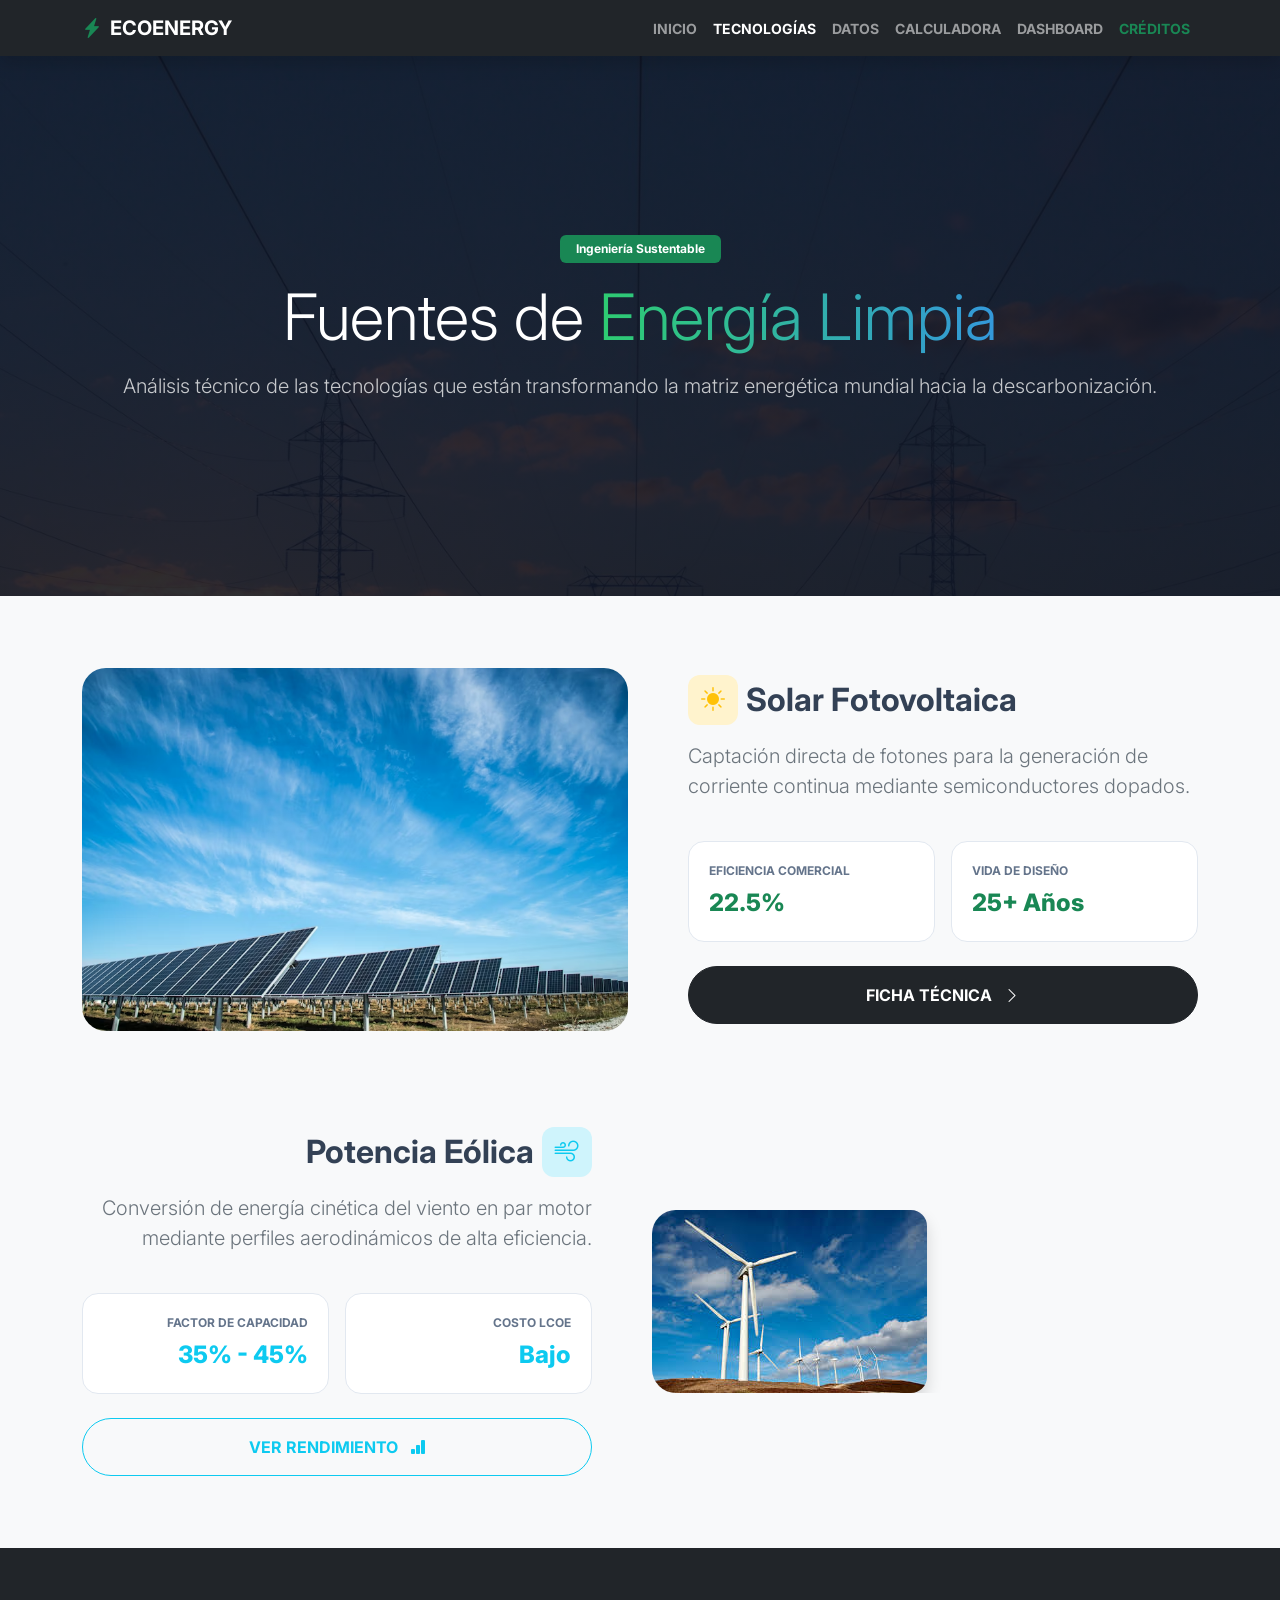
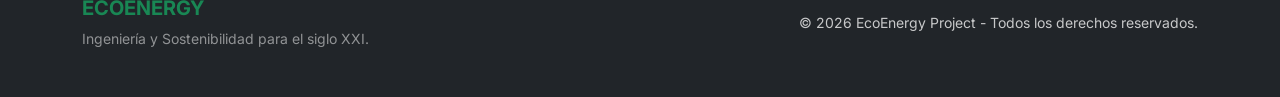
==== pages/tecnologias.html @ fd474f58 "first commit" ====
<!DOCTYPE html>
<html lang="es">
<head>
    <meta charset="UTF-8">
    <meta name="viewport" content="width=device-width, initial-scale=1.0">
    <title>Tecnologías | EcoEnergy</title>
    <link href="https://cdn.jsdelivr.net/npm/bootstrap@5.3.0/dist/css/bootstrap.min.css" rel="stylesheet">
    <link rel="stylesheet" href="https://cdn.jsdelivr.net/npm/bootstrap-icons@1.11.1/font/bootstrap-icons.css">
    <link href="https://fonts.googleapis.com/css2?family=Inter:wght@400;600;700;800&display=swap" rel="stylesheet">
    <link rel="stylesheet" href="../css/style-tecnologias.css">
</head>
<body class="bg-light">

    <nav class="navbar navbar-expand-lg navbar-dark bg-dark sticky-top shadow">
        <div class="container">
            <a class="navbar-brand fw-bold d-flex align-items-center gap-2" href="../index.html">
                <span class="text-success"><i class="bi bi-lightning-charge-fill"></i></span> ECOENERGY
            </a>
            <button class="navbar-toggler border-0" type="button" data-bs-toggle="collapse" data-bs-target="#navbarNav">
                <span class="navbar-toggler-icon"></span>
            </button>
            <div class="collapse navbar-collapse" id="navbarNav">
                <ul class="navbar-nav ms-auto text-uppercase small fw-bold">
                    <li class="nav-item"><a class="nav-link" href="../index.html">Inicio</a></li>
                    <li class="nav-item"><a class="nav-link active" href="tecnologias.html">Tecnologías</a></li>
                    <li class="nav-item"><a class="nav-link" href="datos.html">Datos</a></li>
                    <li class="nav-item"><a class="nav-link" href="calculadora.html">Calculadora</a></li>
                    <li class="nav-item"><a class="nav-link" href="dashboard.html">Dashboard</a></li>
                    <li class="nav-item"><a class="nav-link text-success" href="creditos.html">Créditos</a></li>
                </ul>
            </div>
        </div>
    </nav>

    <header class="tech-hero d-flex align-items-center">
        <div class="container text-center text-white">
            <div class="reveal-init">
                <span class="badge bg-success mb-3 px-3 py-2">Ingeniería Sustentable</span>
                <h1 class="display-3 fw-black mb-3">Fuentes de <span class="text-gradient">Energía Limpia</span></h1>
                <p class="lead opacity-75 mx-auto">
                    Análisis técnico de las tecnologías que están transformando la matriz energética mundial hacia la descarbonización.
                </p>
            </div>
        </div>
    </header>

    <main class="container my-5">
        
        <section class="row align-items-center tech-card-row mb-5 py-4 reveal-init" id="solar">
            <div class="col-lg-6 mb-4 mb-lg-0">
                <div class="img-frame">
                    <img src="../assets/imagenes/planta_solar.avif" alt="Planta Solar" class="img-fluid rounded-4 shadow">
                </div>
            </div>
            <div class="col-lg-6 ps-lg-5">
                <div class="d-flex align-items-center gap-2 mb-3">
                    <div class="icon-box bg-warning-subtle text-warning"><i class="bi bi-sun-fill"></i></div>
                    <h2 class="fw-bold mb-0">Solar Fotovoltaica</h2>
                </div>
                <p class="text-secondary lead">Captación directa de fotones para la generación de corriente continua mediante semiconductores dopados.</p>
                
                

                <div class="row g-3 my-4">
                    <div class="col-sm-6">
                        <div class="spec-card">
                            <span class="label">Eficiencia Comercial</span>
                            <span class="value text-success">22.5%</span>
                        </div>
                    </div>
                    <div class="col-sm-6">
                        <div class="spec-card">
                            <span class="label">Vida de Diseño</span>
                            <span class="value text-success">25+ Años</span>
                        </div>
                    </div>
                </div>
                <button class="btn btn-dark w-100 w-md-auto rounded-pill px-5 py-3 fw-bold" onclick="abrirFicha('solar')">
                    FICHA TÉCNICA <i class="bi bi-chevron-right ms-2"></i>
                </button>
            </div>
        </section>

        <section class="row align-items-center tech-card-row flex-lg-row-reverse mb-5 py-4 reveal-init" id="eolica">
            <div class="col-lg-6 mb-4 mb-lg-0">
                <div class="img-frame">
                    <img src="../assets/imagenes/aerogeneradores.jpg" alt="Aerogeneradores" class="img-fluid rounded-4 shadow">
                </div>
            </div>
            <div class="col-lg-6 pe-lg-5 text-lg-end">
                <div class="d-flex align-items-center justify-content-lg-end gap-2 mb-3">
                    <h2 class="fw-bold mb-0">Potencia Eólica</h2>
                    <div class="icon-box bg-info-subtle text-info"><i class="bi bi-wind"></i></div>
                </div>
                <p class="text-secondary lead text-lg-end">Conversión de energía cinética del viento en par motor mediante perfiles aerodinámicos de alta eficiencia.</p>
                
                <div class="row g-3 my-4">
                    <div class="col-sm-6">
                        <div class="spec-card text-lg-end">
                            <span class="label">Factor de Capacidad</span>
                            <span class="value text-info">35% - 45%</span>
                        </div>
                    </div>
                    <div class="col-sm-6">
                        <div class="spec-card text-lg-end">
                            <span class="label">Costo LCOE</span>
                            <span class="value text-info">Bajo</span>
                        </div>
                    </div>
                </div>
                <button class="btn btn-outline-info w-100 w-md-auto rounded-pill px-5 py-3 fw-bold" onclick="abrirFicha('eolica')">
                    VER RENDIMIENTO <i class="bi bi-bar-chart-fill ms-2"></i>
                </button>
            </div>
        </section>
    </main>

    <div class="modal fade" id="techModal" tabindex="-1" aria-hidden="true">
        <div class="modal-dialog modal-dialog-centered modal-lg">
            <div class="modal-content border-0 shadow-lg rounded-4 overflow-hidden">
                <div id="modal-content">
                    </div>
            </div>
        </div>
    </div>

    <footer class="bg-dark text-white py-5 mt-5">
        <div class="container">
            <div class="row align-items-center">
                <div class="col-md-6 text-center text-md-start mb-3 mb-md-0">
                    <h5 class="fw-bold text-success">ECOENERGY</h5>
                    <p class="small opacity-50 mb-0">Ingeniería y Sostenibilidad para el siglo XXI.</p>
                </div>
                <div class="col-md-6 text-center text-md-end">
                    <p class="small mb-0 opacity-75">&copy; 2026 EcoEnergy Project - Todos los derechos reservados.</p>
                </div>
            </div>
        </div>
    </footer>

    <script src="https://cdn.jsdelivr.net/npm/bootstrap@5.3.0/dist/js/bootstrap.bundle.min.js"></script>
    <script src="../js/tecnologias.js"></script>
</body>
</html>
---- css/style-tecnologias.css ----
/* --- Estilos Tecnologías EcoEnergy 2026 --- */

:root {
    --primary-green: #10b981;
    --dark-bg: #0f172a;
    --glass-white: rgba(255, 255, 255, 0.9);
}

body {
    font-family: 'Inter', sans-serif;
    color: #334155;
}

/* Header Estilo Pro */
.tech-hero {
    min-height: 60vh;
    background: linear-gradient(rgba(15, 23, 42, 0.8), rgba(15, 23, 42, 0.9)), url('../assets/imagenes/sostenibilidad.jpg') no-repeat;
    background-size: cover;
    background-position: center;
    background-attachment: fixed;
}

.text-gradient {
    background: linear-gradient(90deg, #2ecc71, #3498db);
    -webkit-background-clip: text;
    -webkit-text-fill-color: transparent;
    background-clip: text;
    color: #2ecc71; 
}

/* Iconos Decorativos */
.icon-box {
    width: 50px;
    height: 50px;
    border-radius: 12px;
    display: flex;
    align-items: center;
    justify-content: center;
    font-size: 1.5rem;
}

/* Tarjetas de Specs */
.spec-card {
    background: white;
    padding: 1.25rem;
    border-radius: 16px;
    border: 1px solid #e2e8f0;
    transition: all 0.3s ease;
}

.spec-card:hover {
    transform: translateY(-5px);
    box-shadow: 0 10px 20px rgba(0,0,0,0.05);
    border-color: var(--primary-green);
}

.spec-card .label {
    display: block;
    font-size: 0.75rem;
    text-transform: uppercase;
    font-weight: 700;
    color: #64748b;
    margin-bottom: 5px;
}

.spec-card .value {
    display: block;
    font-size: 1.5rem;
    font-weight: 800;
}

/* Imágenes Responsivas */
.img-frame {
    position: relative;
    overflow: hidden;
    border-radius: 24px;
}

.img-frame img {
    transition: transform 0.8s cubic-bezier(0.165, 0.84, 0.44, 1);
}

.img-frame:hover img {
    transform: scale(1.08);
}

/* Animaciones */
.reveal-init {
    opacity: 0;
    transform: translateY(30px);
    transition: all 1s ease-out;
}

.reveal-visible {
    opacity: 1;
    transform: translateY(0);
}

/* Responsiva */
@media (max-width: 991px) {
    .tech-hero { min-height: 40vh; }
    .text-lg-end { text-align: left !important; }
    .justify-content-lg-end { justify-content: flex-start !important; }
}
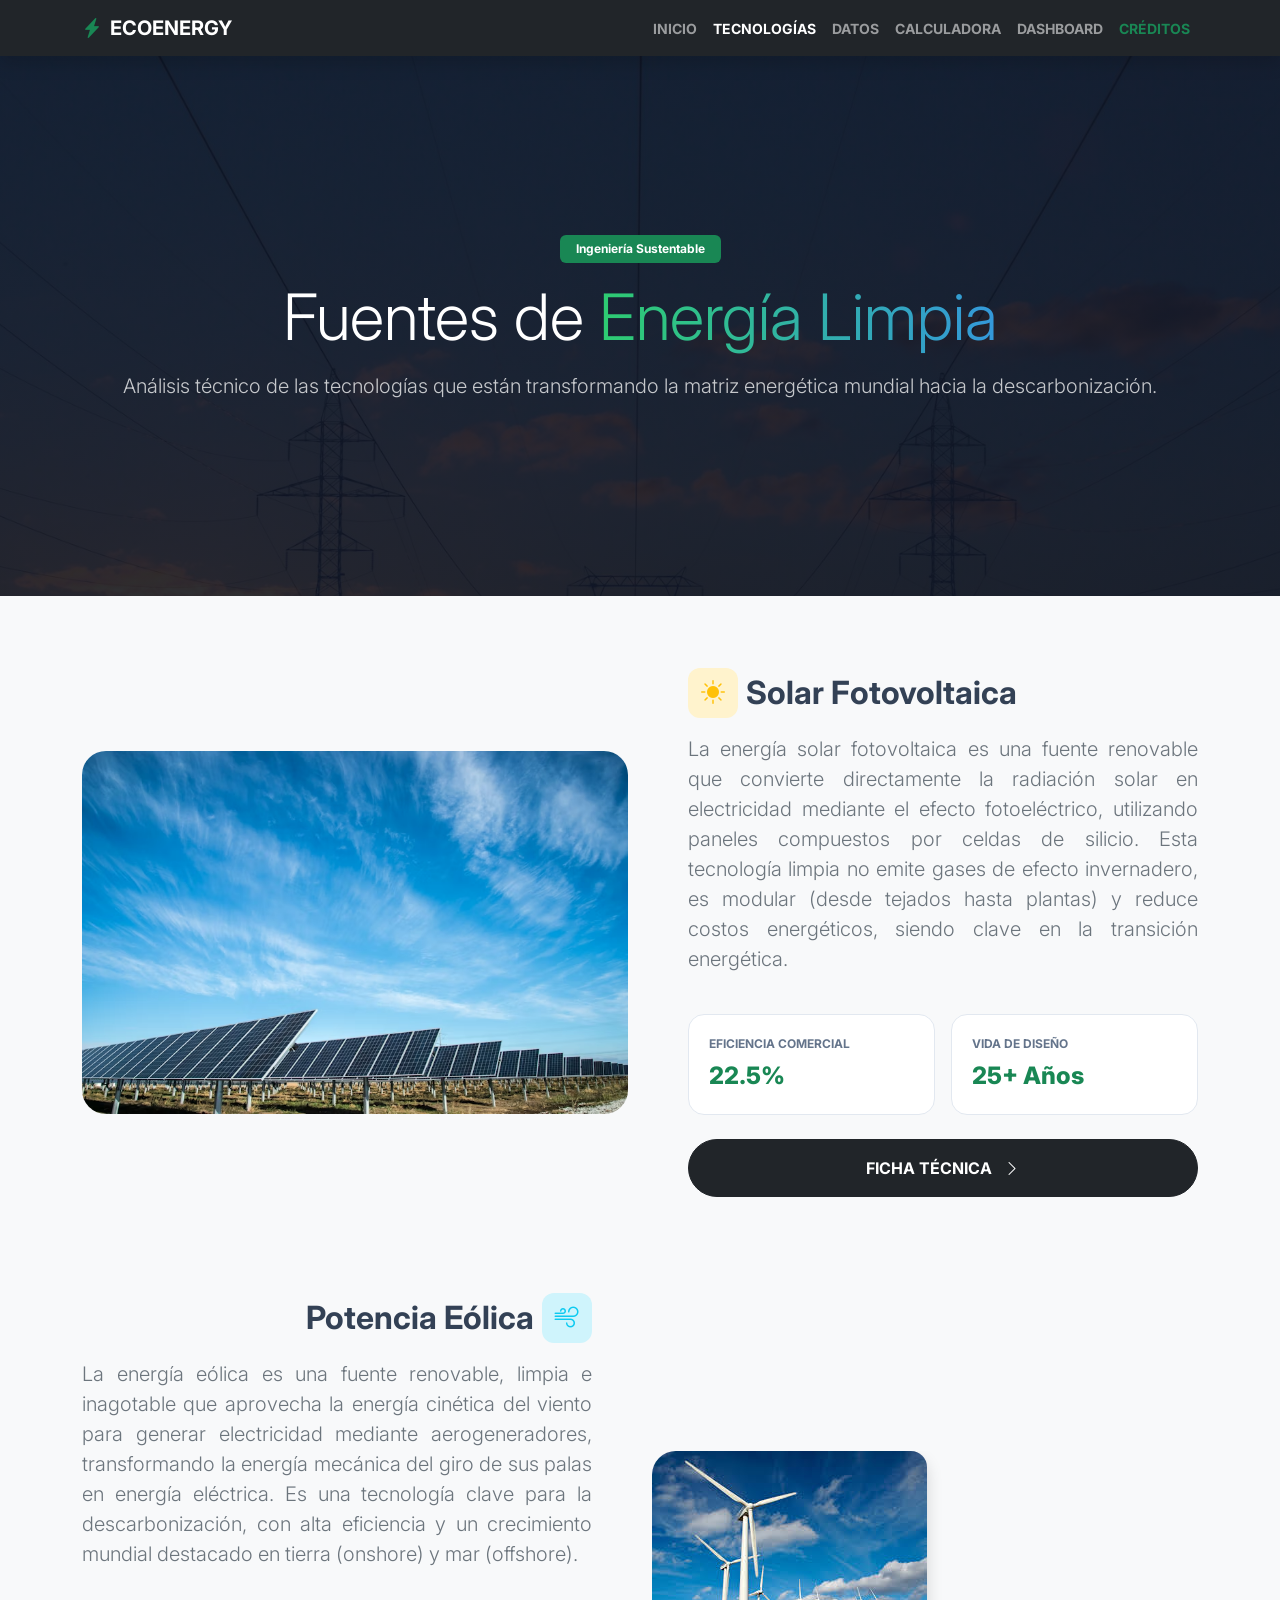
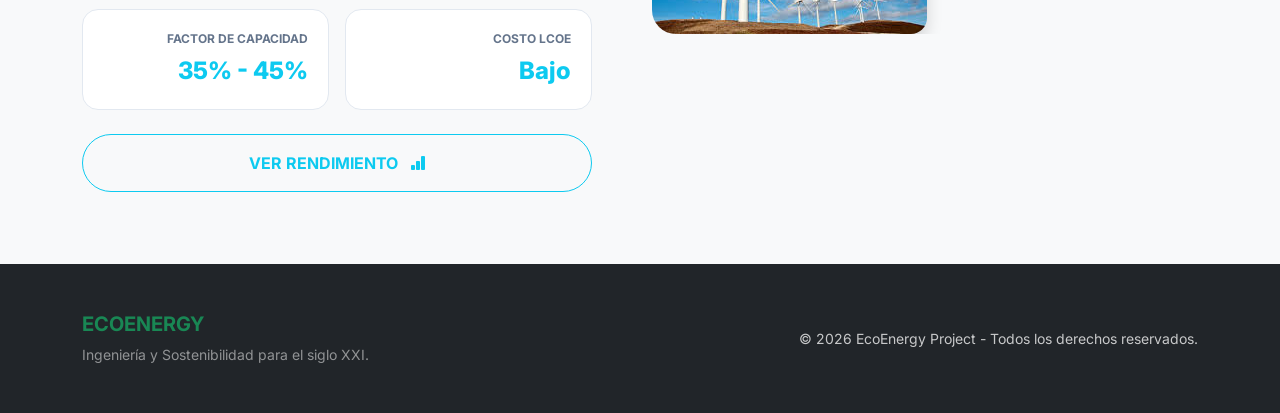
==== commit 3565cb04: "Información adicional tecnologías" ====
--- a/pages/tecnologias.html
+++ b/pages/tecnologias.html
@@ -57,7 +57,11 @@
                     <div class="icon-box bg-warning-subtle text-warning"><i class="bi bi-sun-fill"></i></div>
                     <h2 class="fw-bold mb-0">Solar Fotovoltaica</h2>
                 </div>
-                <p class="text-secondary lead">Captación directa de fotones para la generación de corriente continua mediante semiconductores dopados.</p>
+                <p class="text-secondary lead">La energía solar fotovoltaica es una fuente renovable que convierte 
+                    directamente la radiación solar en electricidad mediante el efecto fotoeléctrico, utilizando 
+                    paneles compuestos por celdas de silicio. Esta tecnología limpia no emite gases de efecto 
+                    invernadero, es modular (desde tejados hasta plantas) y reduce costos energéticos, siendo 
+                    clave en la transición energética.</p>
                 
                 
 
@@ -92,7 +96,11 @@
                     <h2 class="fw-bold mb-0">Potencia Eólica</h2>
                     <div class="icon-box bg-info-subtle text-info"><i class="bi bi-wind"></i></div>
                 </div>
-                <p class="text-secondary lead text-lg-end">Conversión de energía cinética del viento en par motor mediante perfiles aerodinámicos de alta eficiencia.</p>
+                <p class="text-secondary lead">La energía eólica es una fuente renovable, limpia 
+                    e inagotable que aprovecha la energía cinética del viento para generar electricidad mediante 
+                    aerogeneradores, transformando la energía mecánica del giro de sus palas en energía eléctrica. 
+                    Es una tecnología clave para la descarbonización, con alta eficiencia y un crecimiento mundial 
+                    destacado en tierra (onshore) y mar (offshore).</p>
                 
                 <div class="row g-3 my-4">
                     <div class="col-sm-6">
--- a/css/style-tecnologias.css
+++ b/css/style-tecnologias.css
@@ -27,6 +27,8 @@
     background-clip: text;
     color: #2ecc71; 
 }
+
+.text-secondary { text-align: justify; }
 
 /* Iconos Decorativos */
 .icon-box {
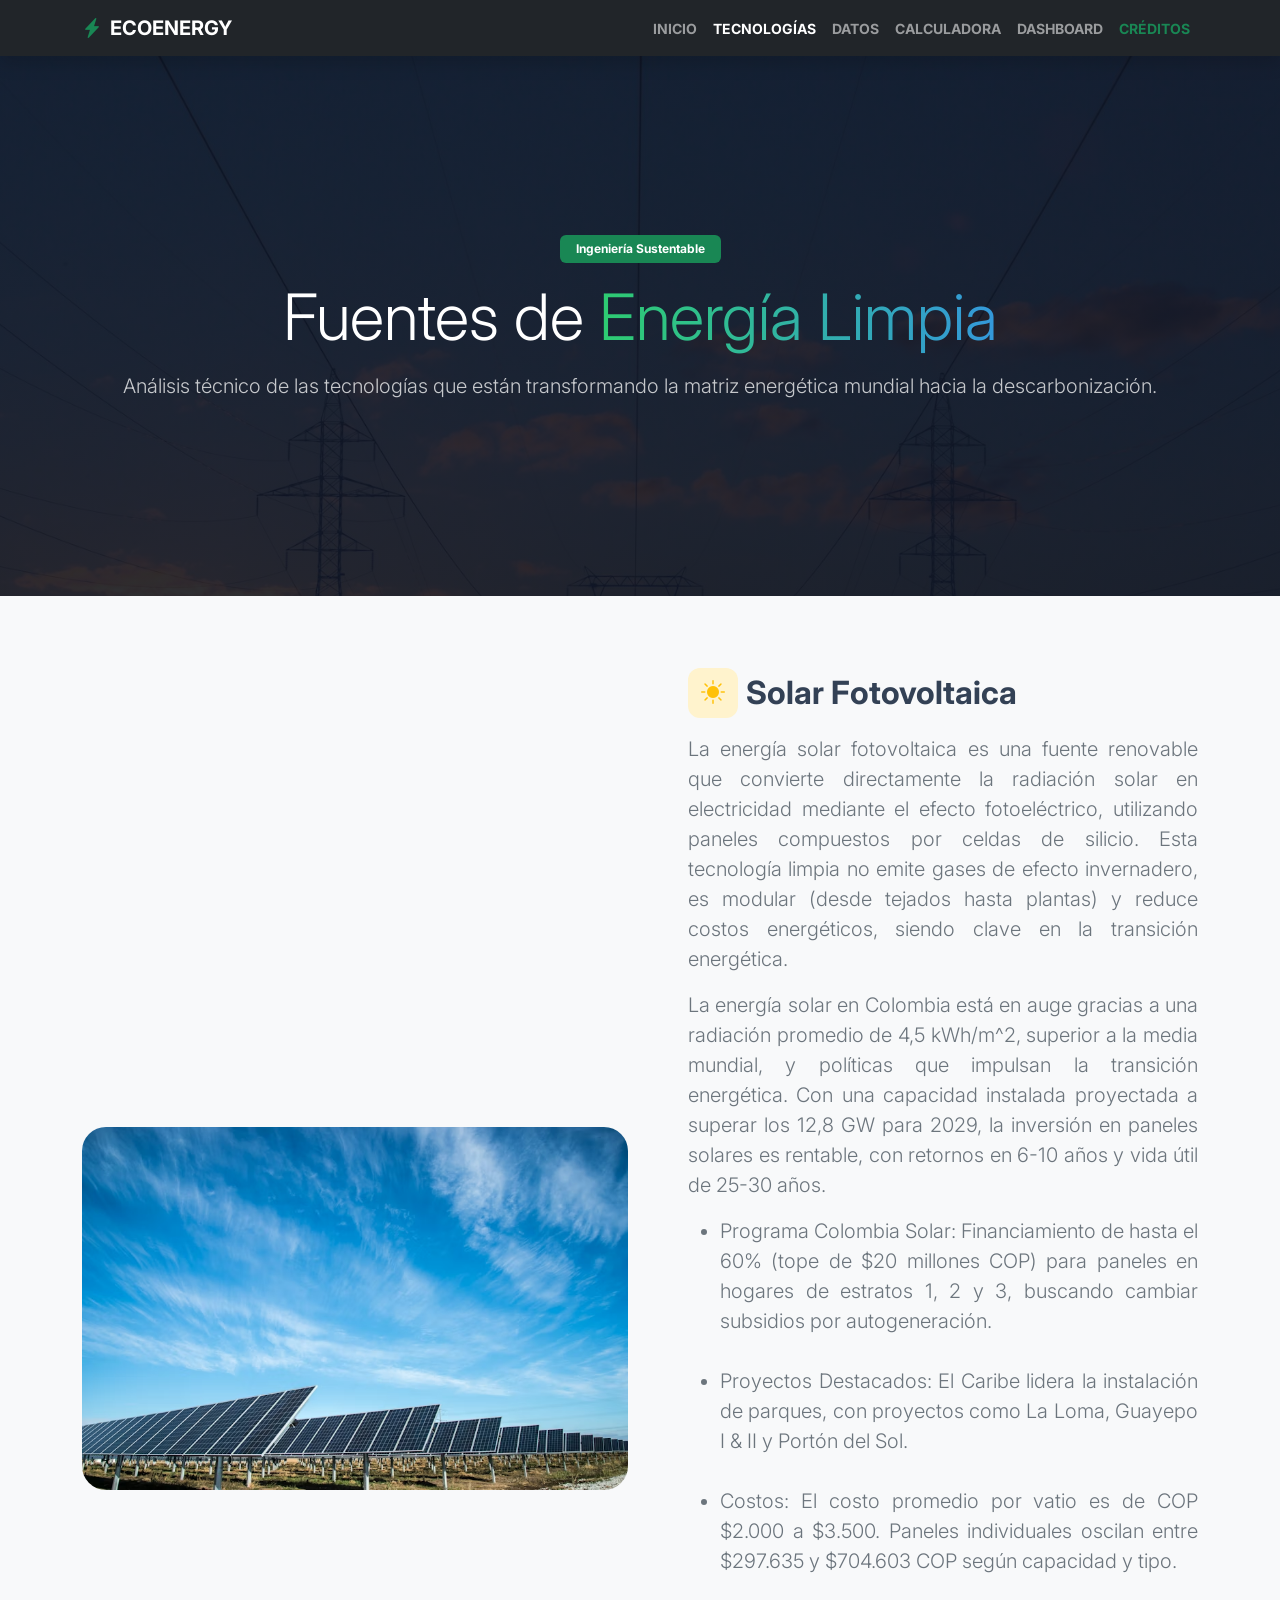
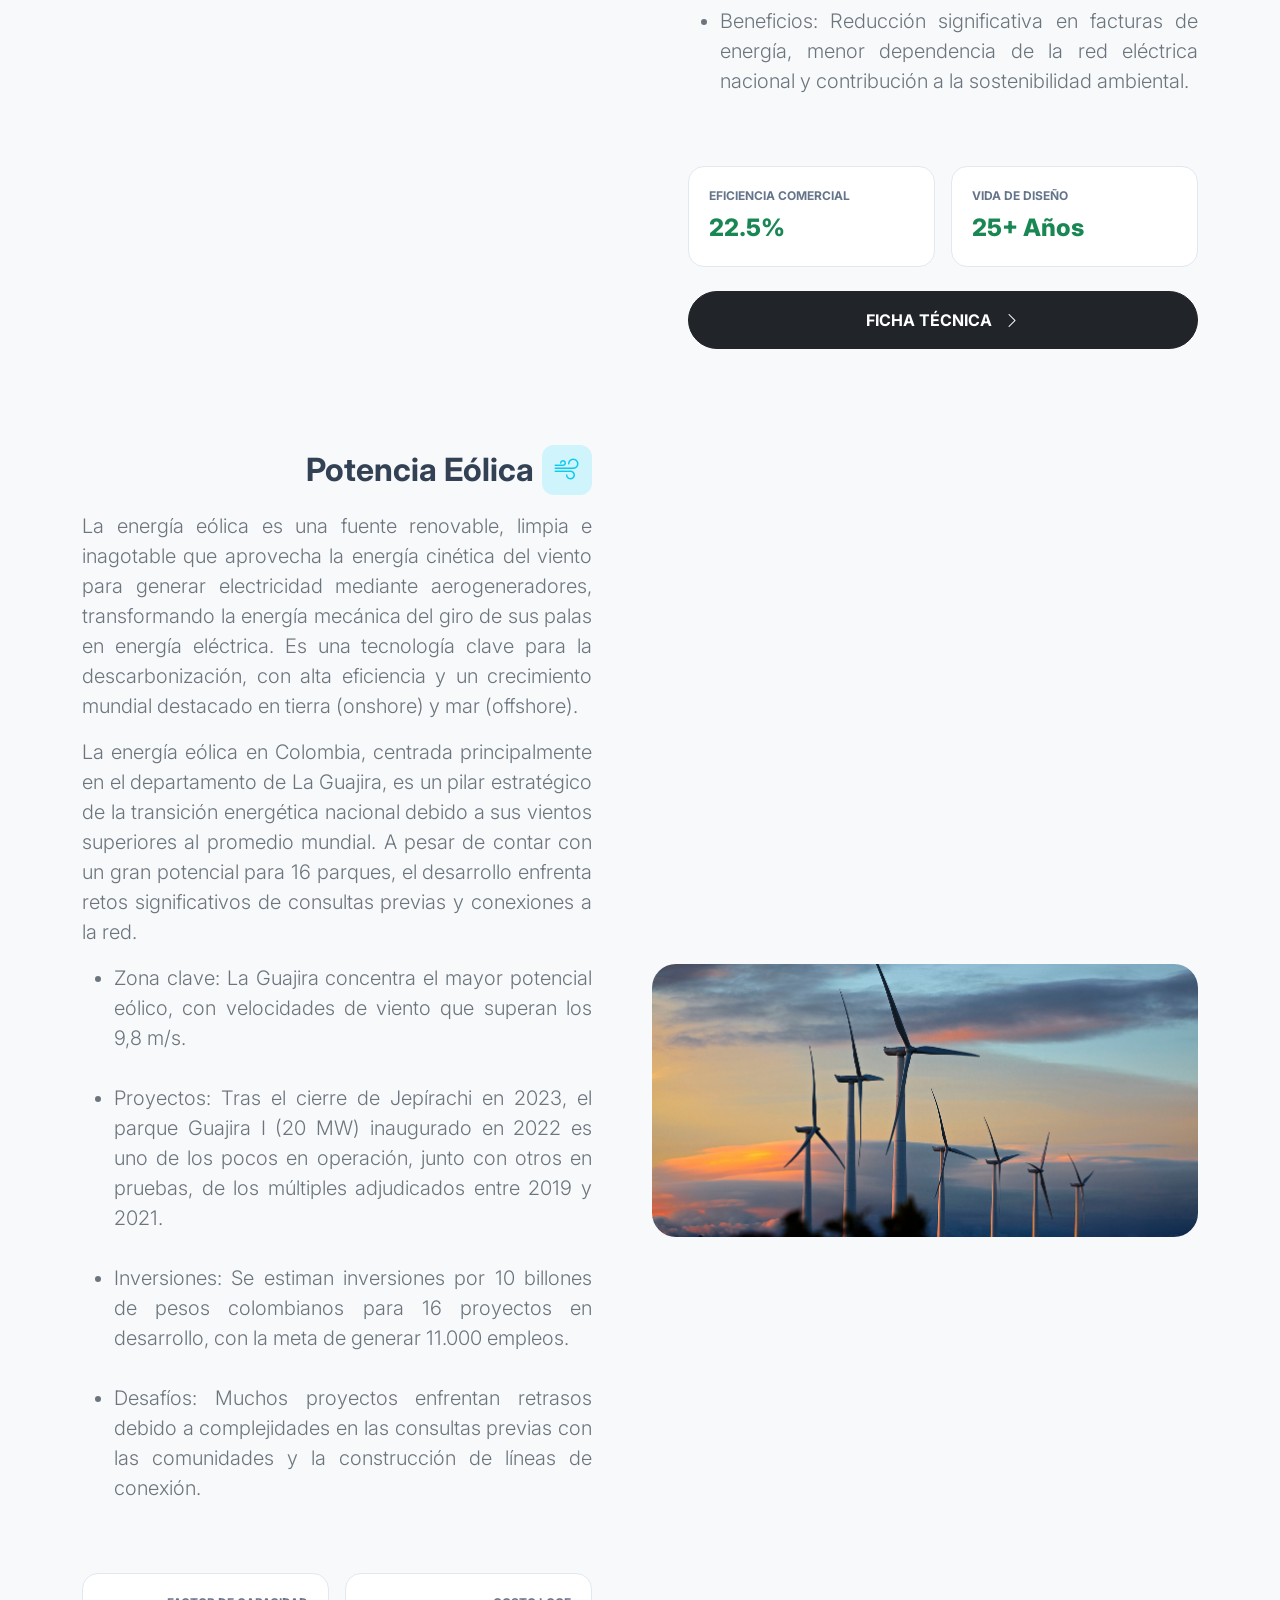
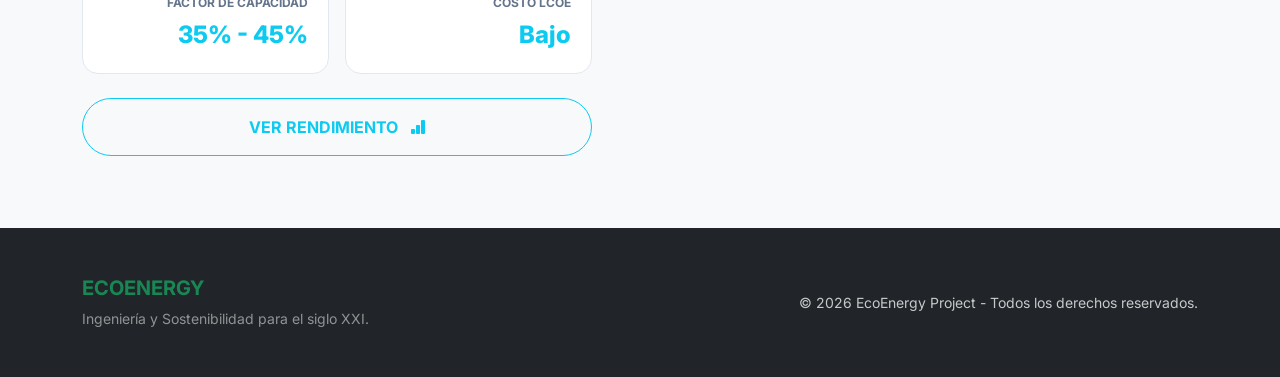
==== commit 44d12db0: "Información adicional sobre tecnologías en Colombia" ====
--- a/pages/tecnologias.html
+++ b/pages/tecnologias.html
@@ -62,9 +62,16 @@
                     paneles compuestos por celdas de silicio. Esta tecnología limpia no emite gases de efecto 
                     invernadero, es modular (desde tejados hasta plantas) y reduce costos energéticos, siendo 
                     clave en la transición energética.</p>
-                
-                
-
+                <p class="text-secondary lead">La energía solar en Colombia está en auge gracias a una radiación 
+                    promedio de 4,5 kWh/m^2, superior a la media mundial, y políticas que impulsan la transición 
+                    energética. Con una capacidad instalada proyectada a superar los 12,8 GW para 2029, la inversión 
+                    en paneles solares es rentable, con retornos en 6-10 años y vida útil de 25-30 años.</p>
+                <ul class="text-secondary lead">
+                    <li>Programa Colombia Solar: Financiamiento de hasta el 60% (tope de $20 millones COP) para paneles en hogares de estratos 1, 2 y 3, buscando cambiar subsidios por autogeneración.</li><br>
+                    <li>Proyectos Destacados: El Caribe lidera la instalación de parques, con proyectos como La Loma, Guayepo I & II y Portón del Sol.</li><br>
+                    <li>Costos: El costo promedio por vatio es de COP $2.000 a $3.500. Paneles individuales oscilan entre $297.635 y $704.603 COP según capacidad y tipo.</li><br>
+                    <li>Beneficios: Reducción significativa en facturas de energía, menor dependencia de la red eléctrica nacional y contribución a la sostenibilidad ambiental.</li><br>
+                </ul>
                 <div class="row g-3 my-4">
                     <div class="col-sm-6">
                         <div class="spec-card">
@@ -101,7 +108,16 @@
                     aerogeneradores, transformando la energía mecánica del giro de sus palas en energía eléctrica. 
                     Es una tecnología clave para la descarbonización, con alta eficiencia y un crecimiento mundial 
                     destacado en tierra (onshore) y mar (offshore).</p>
-                
+                <p class="text-secondary lead">La energía eólica en Colombia, centrada principalmente en el 
+                    departamento de La Guajira, es un pilar estratégico de la transición energética nacional debido 
+                    a sus vientos superiores al promedio mundial. A pesar de contar con un gran potencial para 16 
+                    parques, el desarrollo enfrenta retos significativos de consultas previas y conexiones a la red.</p>
+                <ul class="text-secondary lead">
+                    <li>Zona clave: La Guajira concentra el mayor potencial eólico, con velocidades de viento que superan los 9,8 m/s.</li><br>
+                    <li>Proyectos: Tras el cierre de Jepírachi en 2023, el parque Guajira I (20 MW) inaugurado en 2022 es uno de los pocos en operación, junto con otros en pruebas, de los múltiples adjudicados entre 2019 y 2021.</li><br>
+                    <li>Inversiones: Se estiman inversiones por 10 billones de pesos colombianos para 16 proyectos en desarrollo, con la meta de generar 11.000 empleos.</li><br>
+                    <li>Desafíos: Muchos proyectos enfrentan retrasos debido a complejidades en las consultas previas con las comunidades y la construcción de líneas de conexión.</li><br>
+                </ul>
                 <div class="row g-3 my-4">
                     <div class="col-sm-6">
                         <div class="spec-card text-lg-end">
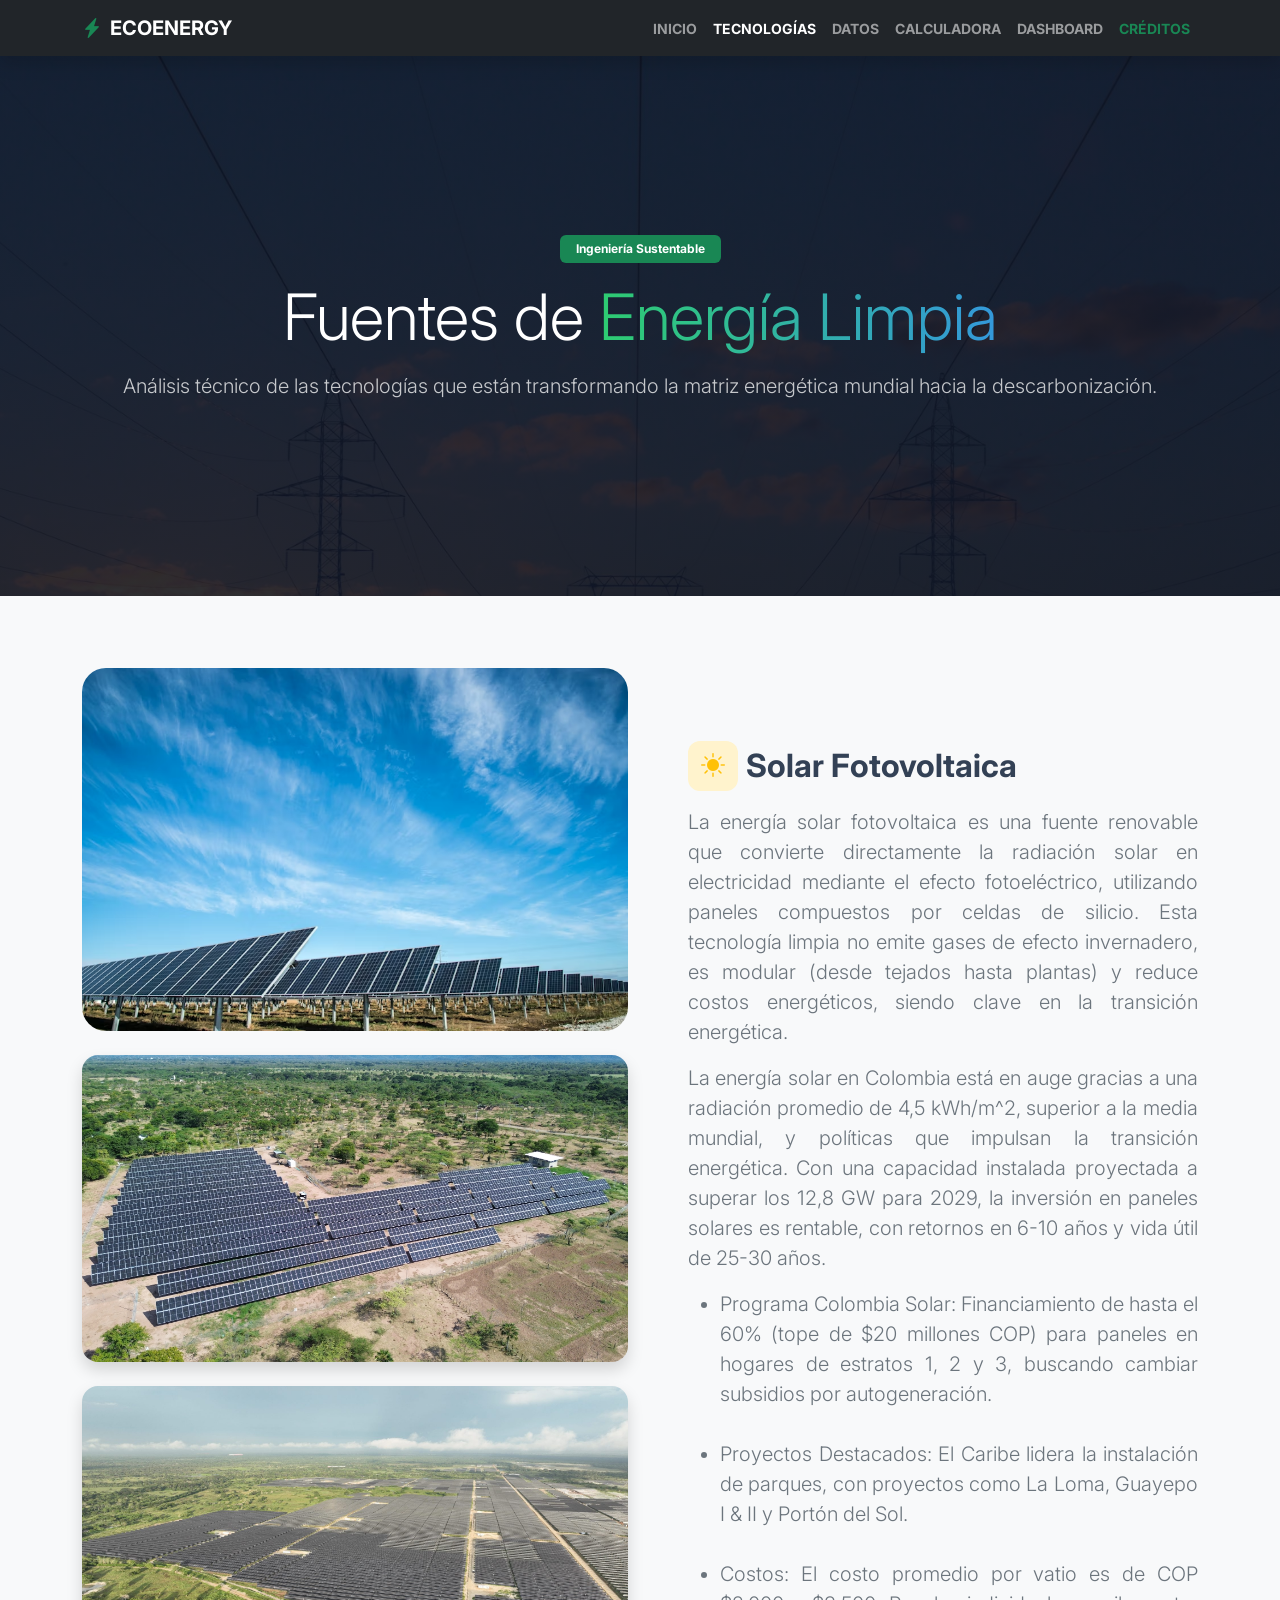
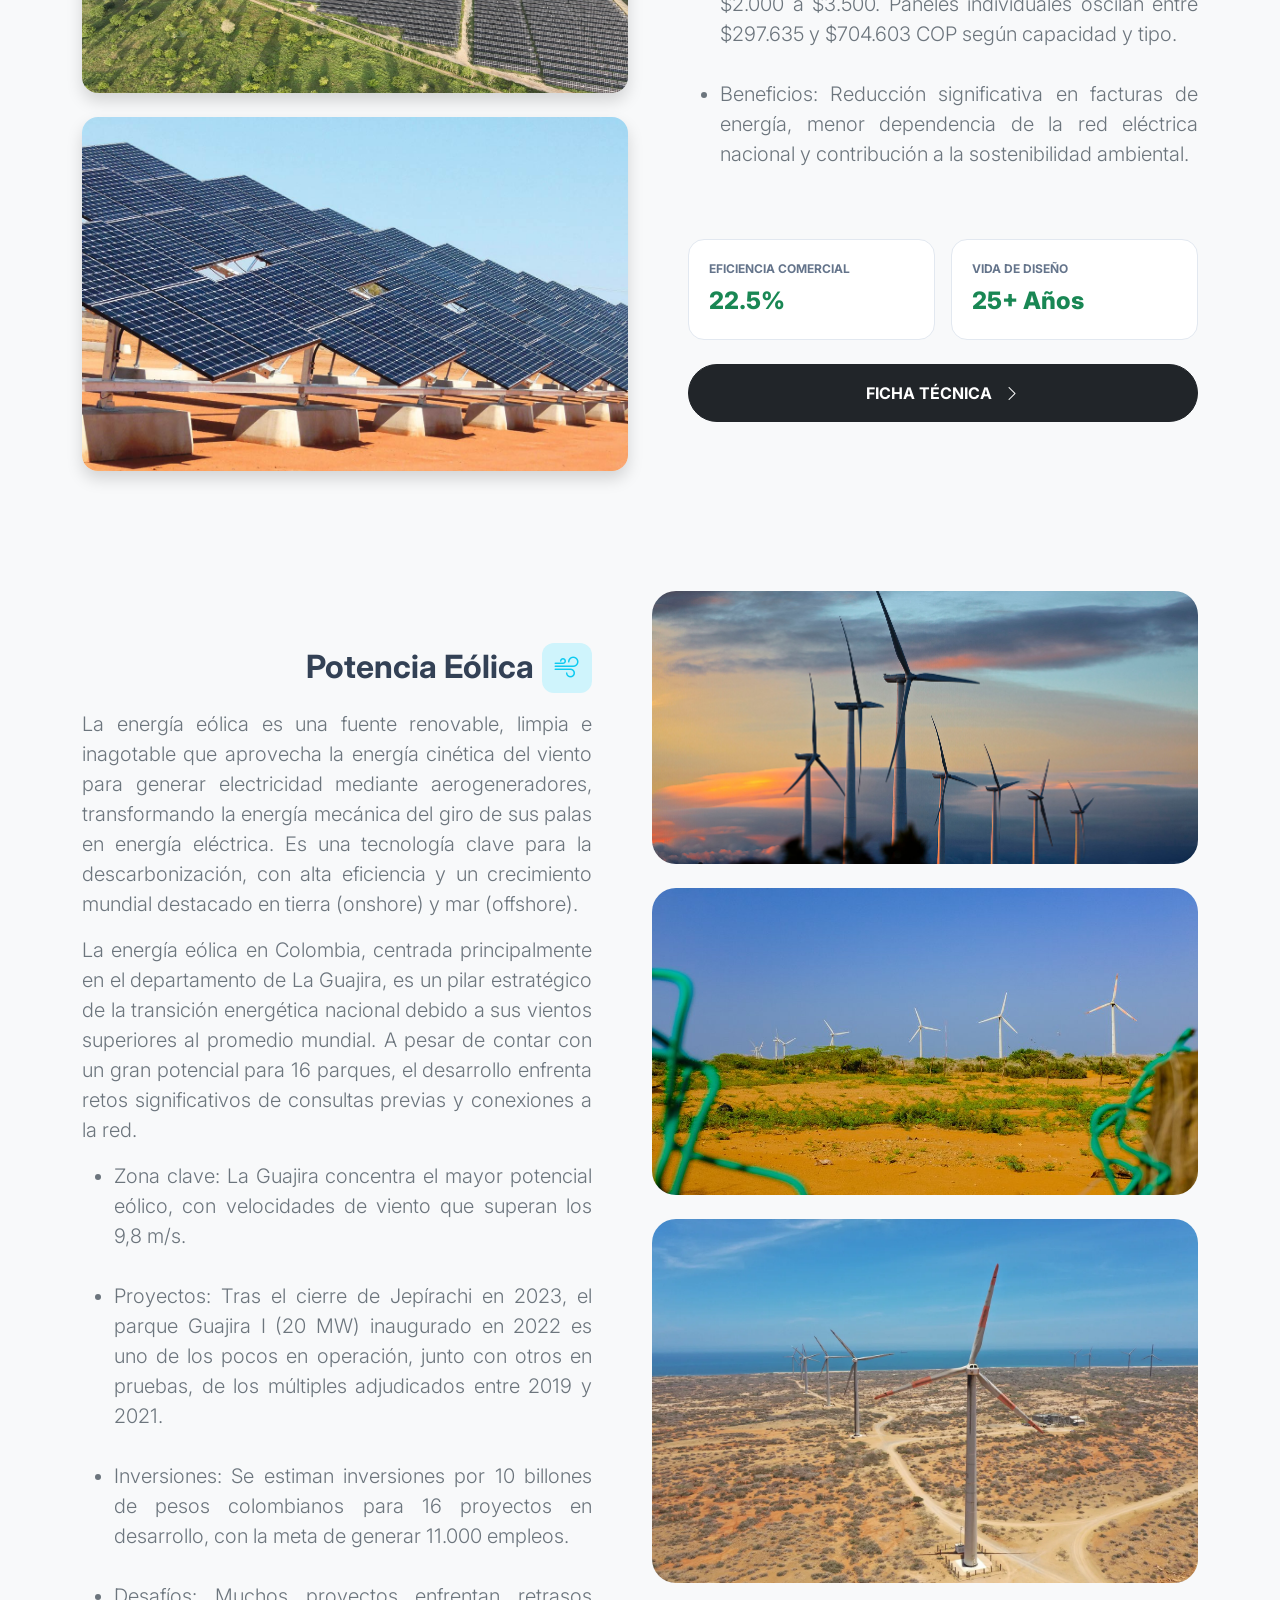
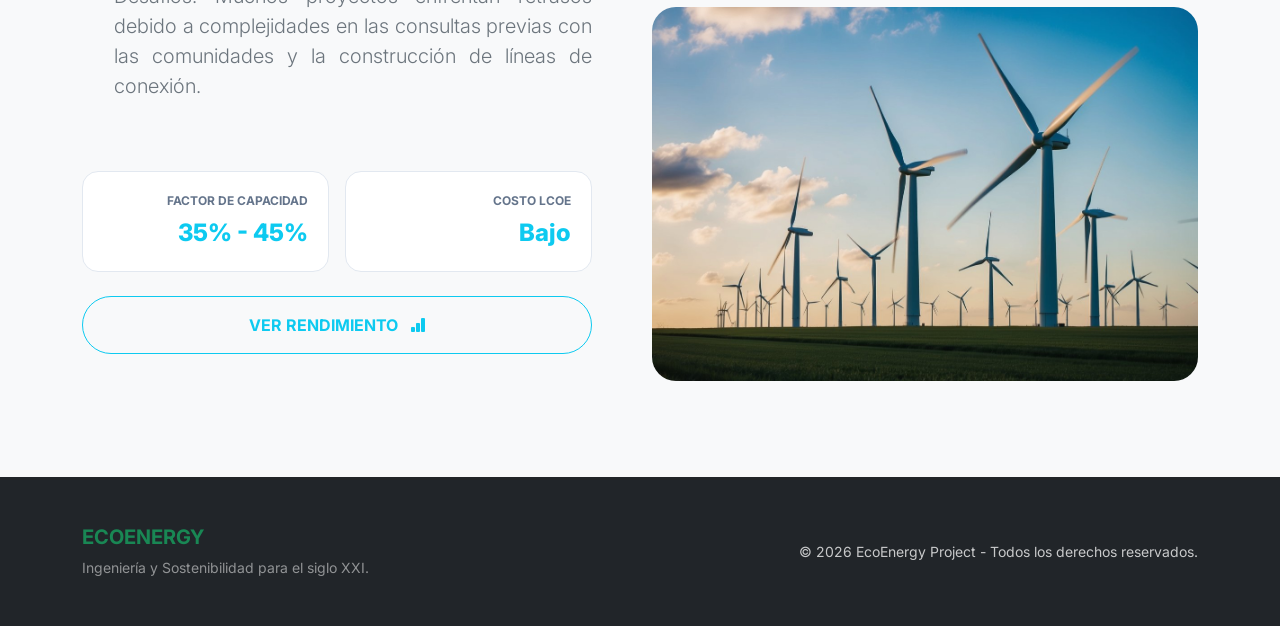
==== commit 40437d97: "Adición imágenes tecnologías" ====
--- a/pages/tecnologias.html
+++ b/pages/tecnologias.html
@@ -50,7 +50,16 @@
             <div class="col-lg-6 mb-4 mb-lg-0">
                 <div class="img-frame">
                     <img src="../assets/imagenes/planta_solar.avif" alt="Planta Solar" class="img-fluid rounded-4 shadow">
-                </div>
+                </div><br>
+                <div>
+                    <img src="../assets/imagenes/minigranja-solar-colombia.jpg" alt="Planta Solar" class="img-fluid rounded-4 shadow">
+                </div><br>
+                <div>
+                    <img src="../assets/imagenes/Parque-solar-Guayepo-scaled-1.jpg" alt="Planta Solar" class="img-fluid rounded-4 shadow">
+                </div><br>
+                <div>
+                    <img src="../assets/imagenes/solar-farm.jpg" alt="Planta Solar" class="img-fluid rounded-4 shadow">
+                </div><br>
             </div>
             <div class="col-lg-6 ps-lg-5">
                 <div class="d-flex align-items-center gap-2 mb-3">
@@ -96,7 +105,16 @@
             <div class="col-lg-6 mb-4 mb-lg-0">
                 <div class="img-frame">
                     <img src="../assets/imagenes/aerogeneradores.jpg" alt="Aerogeneradores" class="img-fluid rounded-4 shadow">
-                </div>
+                </div><br>
+                <div class="img-frame">
+                    <img src="../assets/imagenes/Aerogeneradores_6.width-1025.jpg" alt="Aerogeneradores" class="img-fluid rounded-4 shadow">
+                </div><br>
+                <div class="img-frame">
+                    <img src="../assets/imagenes/DJI_0119.webp" alt="Aerogeneradores" class="img-fluid rounded-4 shadow">
+                </div><br>
+                <div class="img-frame">
+                    <img src="../assets/imagenes/wind-turbines-2.jpg" alt="Aerogeneradores" class="img-fluid rounded-4 shadow">
+                </div><br>
             </div>
             <div class="col-lg-6 pe-lg-5 text-lg-end">
                 <div class="d-flex align-items-center justify-content-lg-end gap-2 mb-3">
